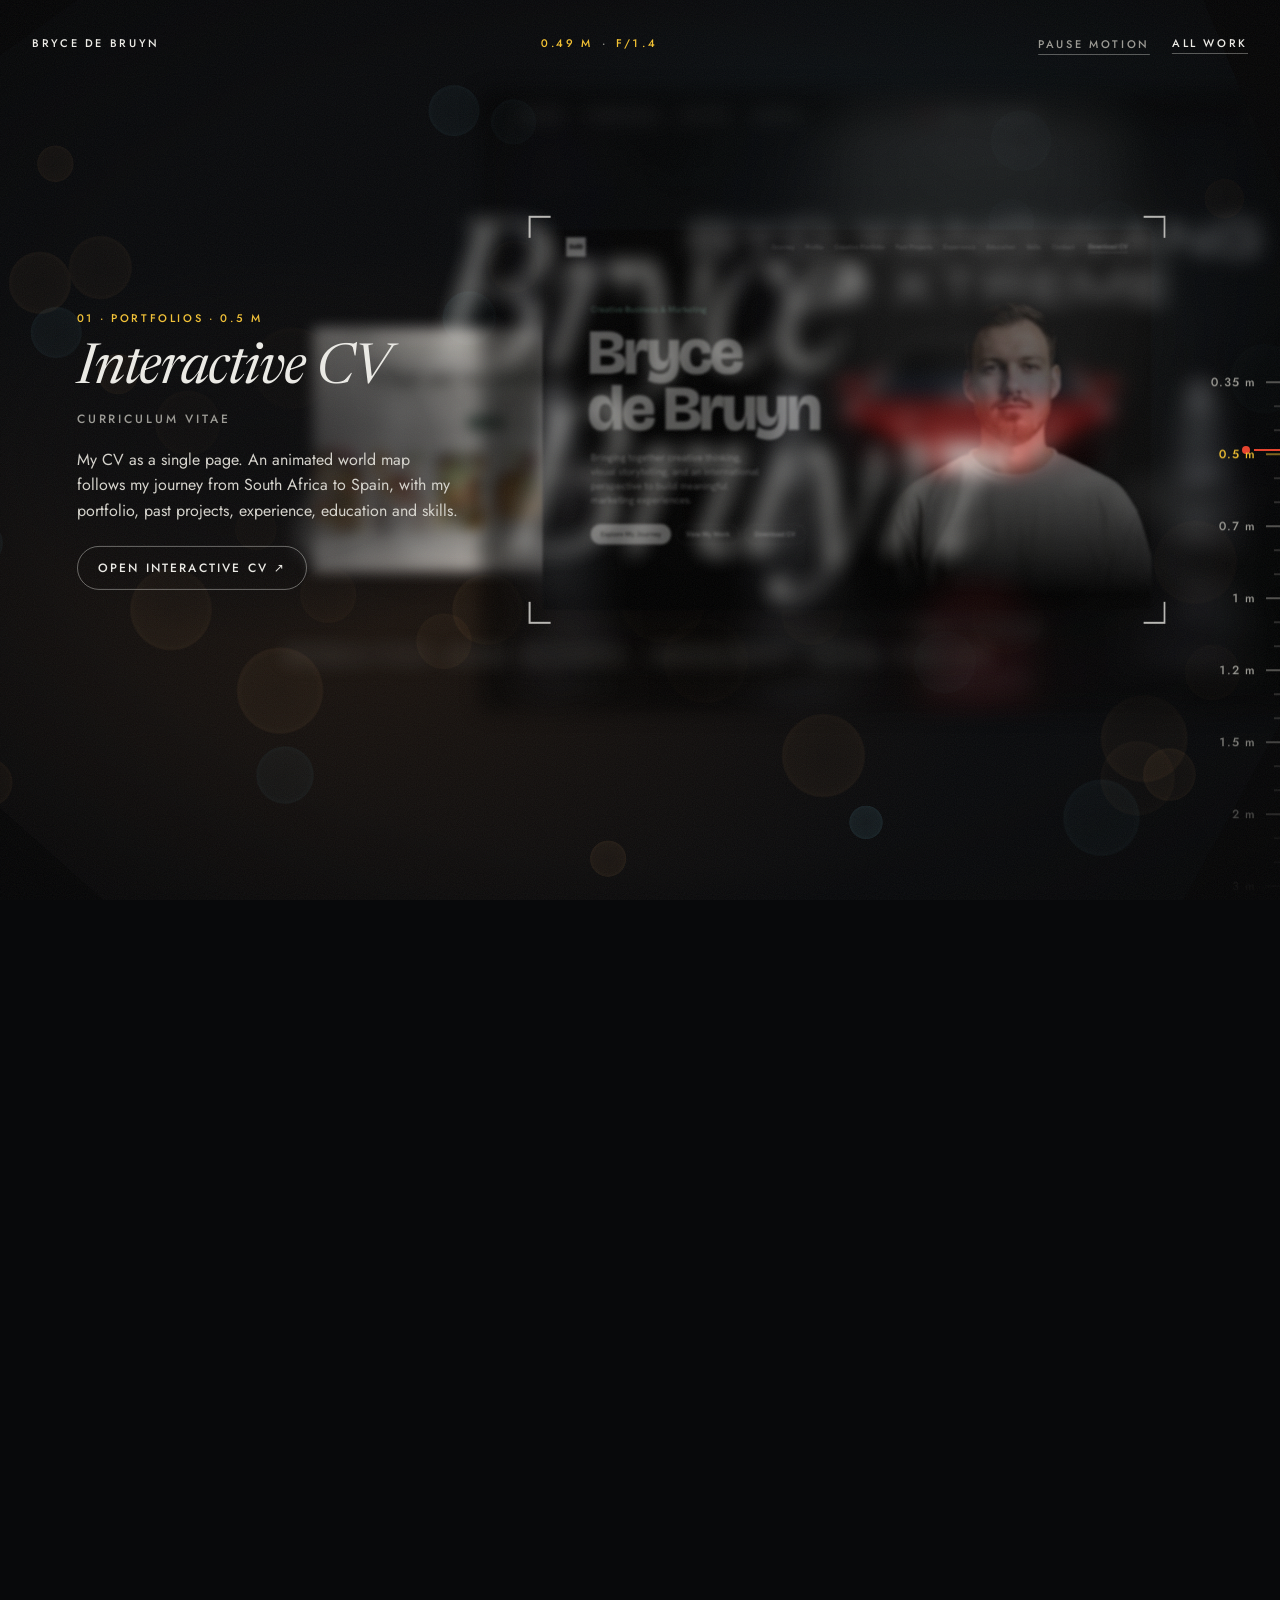
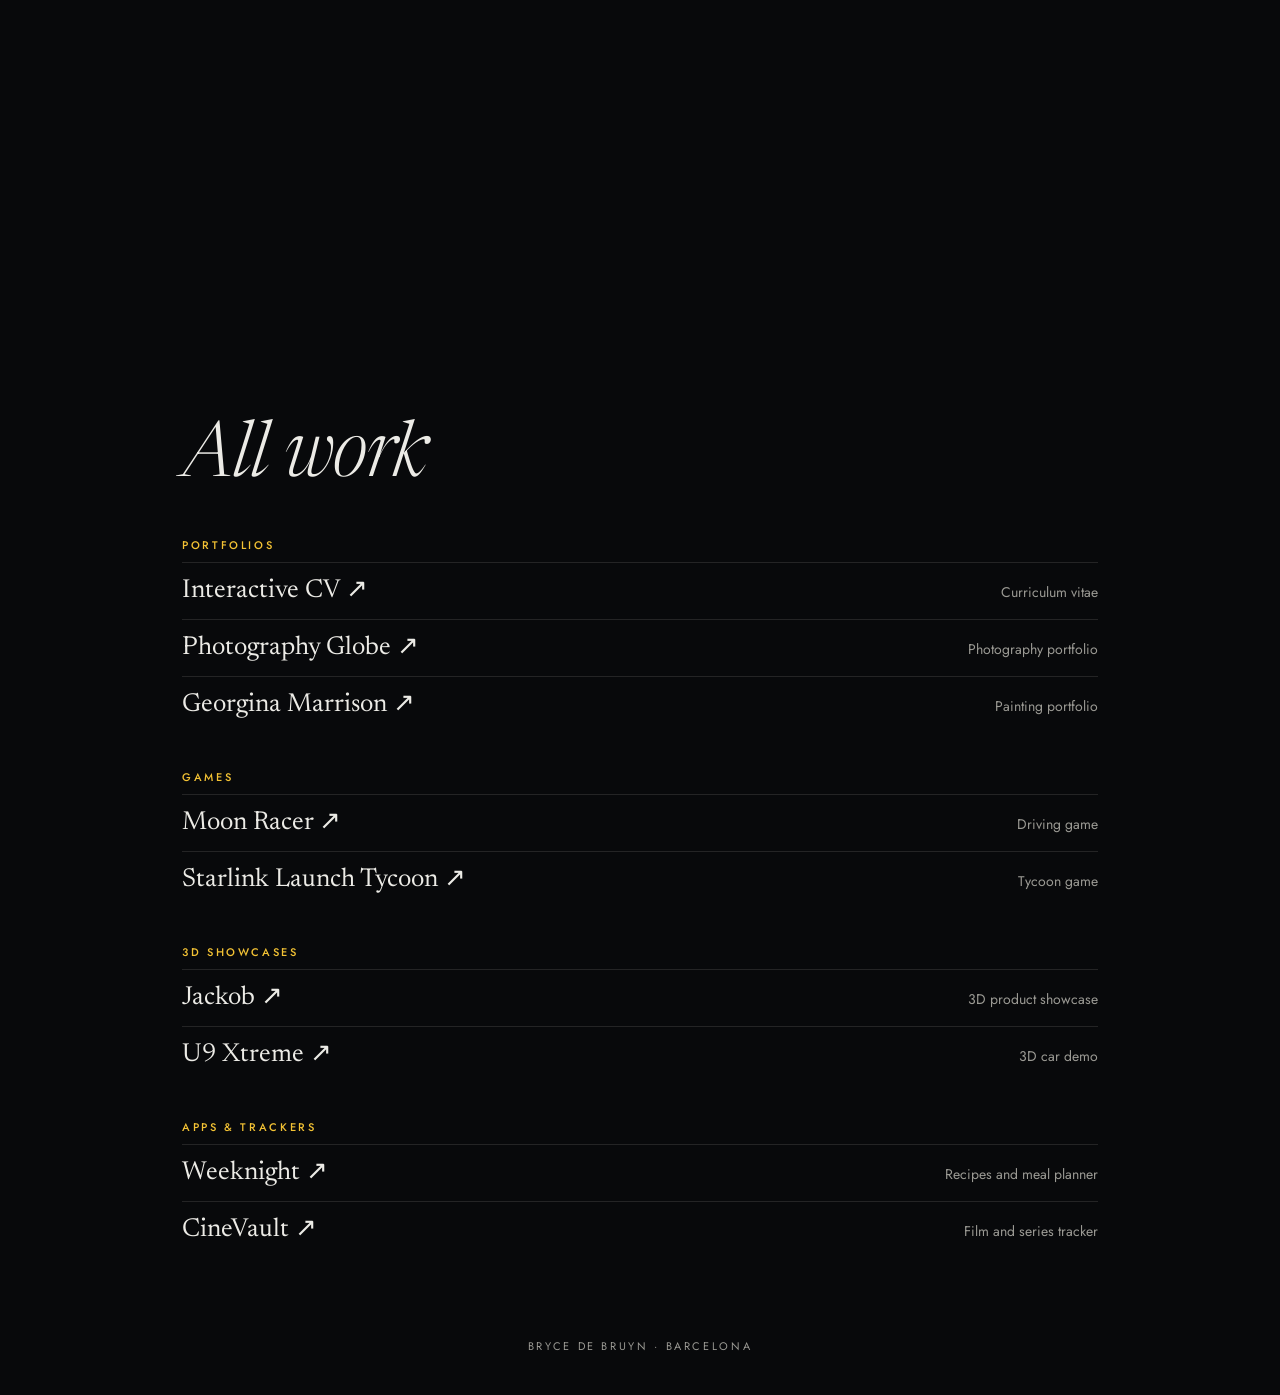
==== index.html @ 46b0b0db "Public hub: scroll to rack focus through my websites and games Co-Authored-By: Claude Opus 5.5 <nore" ====
<!doctype html>
<html lang="en">
<head>
  <meta charset="utf-8">
  <meta name="viewport" content="width=device-width, initial-scale=1">
  <title>Bryce de Bruyn · Websites and games, in focus</title>
  <meta name="description" content="The websites and browser games Bryce de Bruyn has designed and built. Scroll to rack focus through them, from close up to infinity.">
  <meta name="theme-color" content="#08090b">
  <link rel="preconnect" href="https://fonts.googleapis.com">
  <link rel="preconnect" href="https://fonts.gstatic.com" crossorigin>
  <link href="https://fonts.googleapis.com/css2?family=Jost:wght@400;500&family=Newsreader:ital,opsz,wght@0,6..72,400;1,6..72,300;1,6..72,400&display=swap" rel="stylesheet">
  <link rel="stylesheet" href="css/style.css?v=3">
</head>
<body>
  <a class="skip" href="#work">Skip to the list of work</a>

  <header class="hud hud--top">
    <p class="hud__name">Bryce de Bruyn</p>
    <p class="hud__readout" aria-hidden="true"><span data-readout-dist>0.35 m</span><span class="hud__sep">·</span><span data-readout-f>f/1.4</span></p>
    <div class="hud__right">
      <button class="hud__pause" type="button" data-pause aria-pressed="false">Pause motion</button>
      <a class="hud__link" href="#work">All work</a>
    </div>
  </header>

  <main>
    <section class="scroller" data-scroller aria-label="Scroll to focus through the work">
      <div class="stage" data-stage>
        <canvas class="bokeh" data-bokeh aria-hidden="true"></canvas>
        <div class="planes" data-planes></div>
        <div class="af" data-af aria-hidden="true"><i></i><i></i><i></i><i></i></div>
        <div class="captions" data-captions></div>
        <canvas class="iris" data-iris aria-hidden="true"></canvas>
        <div class="grain" aria-hidden="true"></div>

        <nav class="scale" data-scale aria-label="Focus distance">
          <span class="scale__index" aria-hidden="true"></span>
          <ol class="scale__marks" data-scale-marks></ol>
        </nav>

        <p class="cue" data-cue aria-hidden="true"><span class="cue__ring"></span>Scroll to focus</p>
      </div>
    </section>

    <section class="work" id="work" aria-labelledby="work-title">
      <h2 id="work-title">All work</h2>
      <div data-work-list></div>
    </section>
  </main>

  <footer class="foot">
    <p>Bryce de Bruyn · Barcelona</p>
  </footer>

  <script src="js/data.js?v=3"></script>
  <script src="js/main.js?v=3"></script>
</body>
</html>
---- css/style.css ----
/* =========================================================================
   Focus pull
   A dark, deep scene seen through a lens. Scrolling turns the focus ring.
   Lens-barrel engraving (Jost) for the instruments, Newsreader for names.
   ========================================================================= */

:root {
  --bg: #08090b;
  --ink: #ecebe6;
  --muted: #9b9a94;
  --yellow: #f3c234; /* the metre scale on a lens barrel */
  --red: #e5452f;    /* the focus index */

  --engrave: 'Jost', system-ui, sans-serif;
  --serif: 'Newsreader', Georgia, serif;
}

*, *::before, *::after { box-sizing: border-box; }

html { background: var(--bg); }

body {
  margin: 0;
  background: var(--bg);
  color: var(--ink);
  font-family: var(--engrave);
  font-size: 16px;
  line-height: 1.55;
  -webkit-font-smoothing: antialiased;
  overflow-x: hidden;
}

a { color: inherit; }
:focus-visible { outline: 2px solid var(--yellow); outline-offset: 3px; }

.skip {
  position: absolute;
  left: 16px;
  top: -60px;
  z-index: 50;
  padding: 10px 14px;
  background: var(--ink);
  color: var(--bg);
  text-decoration: none;
}
.skip:focus { top: 12px; }

/* ------------------------------------------------------------ HUD */

.hud {
  position: fixed;
  left: 0;
  right: 0;
  z-index: 30;
  display: flex;
  align-items: center;
  justify-content: space-between;
  gap: 16px;
  padding: 22px 32px;
  pointer-events: none;
}
.hud > * { pointer-events: auto; margin: 0; }
.hud--top { top: 0; }

.hud__name,
.hud__link,
.hud__readout {
  font-size: 11px;
  font-weight: 500;
  letter-spacing: 0.24em;
  text-transform: uppercase;
}
.hud__link,
.hud__pause {
  display: inline-flex;
  align-items: center;
  min-height: 44px;
  text-decoration: underline;
  text-decoration-color: rgba(236, 235, 230, 0.35);
  text-underline-offset: 6px;
  transition: text-decoration-color 0.2s;
}
.hud__link:hover, .hud__pause:hover { text-decoration-color: var(--ink); }
.hud__right { display: flex; align-items: center; gap: 22px; }
.hud__pause {
  padding: 0;
  border: 0;
  background: none;
  color: var(--muted);
  font: 500 11px/1 var(--engrave);
  letter-spacing: 0.24em;
  text-transform: uppercase;
  cursor: pointer;
}
.is-paused .grain, .is-paused .cue__ring { animation-play-state: paused; }
.hud__readout { color: var(--yellow); font-variant-numeric: tabular-nums; }
.hud__sep { margin: 0 0.8em; color: var(--muted); }

/* ------------------------------------------------------------ the scene */

.scroller { position: relative; }

.stage {
  position: sticky;
  top: 0;
  height: 100vh;
  height: 100svh;
  overflow: hidden;
  background:
    radial-gradient(ellipse 70% 60% at 30% 70%, rgba(120, 70, 30, 0.16), transparent 70%),
    radial-gradient(ellipse 60% 55% at 75% 30%, rgba(40, 90, 110, 0.14), transparent 70%),
    var(--bg);
}

.bokeh, .iris {
  position: absolute;
  inset: 0;
  width: 100%;
  height: 100%;
  pointer-events: none;
}
.iris { z-index: 20; }

.planes { position: absolute; inset: 0; z-index: 1; } /* its own layer, so the planes stay under the iris and captions */

.plane {
  position: absolute;
  top: 0;
  left: 0;
  transform-origin: 50% 50%;
  will-change: transform, filter, opacity;
  visibility: hidden;
}
.plane--shot {
  aspect-ratio: 16 / 10;
  border-radius: 4px;
  overflow: hidden;
  cursor: pointer;
  box-shadow: 0 30px 80px -20px rgba(0, 0, 0, 0.8), 0 0 0 1px rgba(255, 255, 255, 0.06);
  background: #111;
}
.plane--shot img { display: block; width: 100%; height: 100%; object-fit: cover; transition: transform 0.4s ease; }
.plane--shot:hover img { transform: scale(1.02); }

.plane--text { text-align: center; cursor: default; }
.plane__title {
  margin: 0;
  font-family: var(--serif);
  font-style: italic;
  font-weight: 300;
  font-size: 128px;
  line-height: 0.92;
  letter-spacing: -0.03em;
}
.plane__sub {
  margin: 26px 0 0;
  font-size: 13px;
  font-weight: 500;
  letter-spacing: 0.32em;
  text-transform: uppercase;
  color: var(--muted);
}
.plane__links { display: flex; justify-content: center; gap: 14px; margin-top: 30px; }

/* The autofocus frame: four corners around whatever is in focus. */
.af {
  position: absolute;
  top: 0;
  left: 0;
  z-index: 12;
  pointer-events: none;
  opacity: 0;
}
.af i {
  position: absolute;
  width: 22px;
  height: 22px;
  border: 0 solid rgba(236, 235, 230, 0.8);
  transition: border-color 0.2s;
}
.af i:nth-child(1) { left: -14px; top: -14px; border-left-width: 2px; border-top-width: 2px; }
.af i:nth-child(2) { right: -14px; top: -14px; border-right-width: 2px; border-top-width: 2px; }
.af i:nth-child(3) { left: -14px; bottom: -14px; border-left-width: 2px; border-bottom-width: 2px; }
.af i:nth-child(4) { right: -14px; bottom: -14px; border-right-width: 2px; border-bottom-width: 2px; }
.af.is-locked i { border-color: var(--red); }

/* ------------------------------------------------------------ captions */

.captions { position: absolute; inset: 0; z-index: 14; pointer-events: none; }

.caption {
  position: absolute;
  top: 50%;
  width: min(30vw, 400px);
  opacity: 0;
  pointer-events: none;
}
.caption.is-live { pointer-events: auto; }
/* A soft shadow behind the text, so it reads over whatever is blurred behind it. */
.caption::before {
  content: '';
  position: absolute;
  inset: -18% -22%;
  z-index: -1;
  background: radial-gradient(closest-side, rgba(8, 9, 11, 0.82), rgba(8, 9, 11, 0.55) 60%, transparent);
}
.caption--left { left: 6vw; }
.caption--right { right: 9vw; }

.caption__kicker {
  margin: 0 0 16px;
  font-size: 11px;
  font-weight: 500;
  letter-spacing: 0.24em;
  text-transform: uppercase;
  color: var(--yellow);
}
.caption__name {
  margin: 0;
  font-family: var(--serif);
  font-style: italic;
  font-weight: 400;
  font-size: clamp(40px, 4.4vw, 68px);
  line-height: 0.98;
  letter-spacing: -0.02em;
}
.caption__type {
  margin: 12px 0 18px;
  font-size: 12px;
  font-weight: 500;
  letter-spacing: 0.24em;
  text-transform: uppercase;
  color: var(--muted);
}
.caption__text { margin: 0 0 10px; font-size: 16px; line-height: 1.6; color: #d5d3cc; }
.caption__note { margin: 0 0 10px; font-size: 14px; color: var(--muted); }

.button {
  display: inline-flex;
  align-items: center;
  min-height: 44px;
  gap: 10px;
  margin-top: 12px;
  padding: 12px 20px;
  border: 1px solid rgba(236, 235, 230, 0.4);
  border-radius: 999px;
  font-size: 12px;
  font-weight: 500;
  letter-spacing: 0.18em;
  text-transform: uppercase;
  text-decoration: none;
  transition: background 0.2s, color 0.2s, border-color 0.2s;
}
.button:hover { background: var(--ink); color: var(--bg); border-color: var(--ink); }
.button:active { transform: scale(0.97); }
.button--solid { background: var(--ink); color: var(--bg); border-color: var(--ink); }
.button--solid:hover { background: #fff; }

/* ------------------------------------------------------------ lens scale */

.scale {
  position: absolute;
  top: 0;
  right: 0;
  bottom: 0;
  z-index: 25;
  width: 92px;
  overflow: hidden;
  -webkit-mask-image: linear-gradient(transparent, #000 22%, #000 78%, transparent);
  mask-image: linear-gradient(transparent, #000 22%, #000 78%, transparent);
}
.scale__index {
  position: absolute;
  top: 50%;
  right: 0;
  width: 26px;
  height: 2px;
  margin-top: -1px;
  background: var(--red);
}
.scale__index::before {
  content: '';
  position: absolute;
  right: 30px;
  top: -3px;
  width: 8px;
  height: 8px;
  border-radius: 50%;
  background: var(--red);
}
.scale__marks {
  position: absolute;
  top: 50%;
  right: 0;
  margin: 0;
  padding: 0;
  list-style: none;
  will-change: transform;
}
.scale__marks li { height: 72px; position: relative; }
.scale__marks button {
  position: absolute;
  right: 0;
  top: -12px;
  display: flex;
  align-items: center;
  gap: 10px;
  height: 24px;
  padding: 0 0 0 10px;
  border: 0;
  background: none;
  color: var(--muted);
  font: 500 12px/1 var(--engrave);
  letter-spacing: 0.08em;
  white-space: nowrap;
  font-variant-numeric: tabular-nums;
  cursor: pointer;
  transition: color 0.2s;
}
.scale__marks button::after {
  content: '';
  width: 14px;
  height: 1px;
  background: currentColor;
}
.scale__marks button:hover,
.scale__marks button.is-current { color: var(--yellow); }
/* Small ticks between the numbers. */
.scale__marks li::before,
.scale__marks li::after {
  content: '';
  position: absolute;
  right: 0;
  width: 6px;
  height: 1px;
  background: rgba(155, 154, 148, 0.5);
}
.scale__marks li::before { top: 24px; }
.scale__marks li::after { top: 48px; }
.scale__marks li:last-child::before,
.scale__marks li:last-child::after { display: none; }

/* ------------------------------------------------------------ extras */

.grain {
  position: absolute;
  inset: -50%;
  z-index: 22;
  pointer-events: none;
  opacity: 0.07;
  background-image: url("data:image/svg+xml,%3Csvg xmlns='http://www.w3.org/2000/svg' width='220' height='220'%3E%3Cfilter id='n'%3E%3CfeTurbulence type='fractalNoise' baseFrequency='0.9' numOctaves='2' stitchTiles='stitch'/%3E%3C/filter%3E%3Crect width='100%25' height='100%25' filter='url(%23n)'/%3E%3C/svg%3E");
  animation: grain 0.9s steps(4) infinite;
}
@keyframes grain {
  0% { transform: translate(0, 0); }
  25% { transform: translate(-3%, 2%); }
  50% { transform: translate(2%, -3%); }
  75% { transform: translate(-1%, -2%); }
}
/* Vignette, like the corners of a fast lens. */
.stage::after {
  content: '';
  position: absolute;
  inset: 0;
  z-index: 21;
  pointer-events: none;
  background: radial-gradient(ellipse 85% 80% at 50% 50%, transparent 55%, rgba(0, 0, 0, 0.55) 100%);
}

.cue {
  position: absolute;
  left: 50%;
  bottom: 34px;
  z-index: 26;
  display: flex;
  align-items: center;
  gap: 12px;
  margin: 0;
  transform: translateX(-50%);
  white-space: nowrap;
  font-size: 11px;
  font-weight: 500;
  letter-spacing: 0.26em;
  text-transform: uppercase;
  color: var(--muted);
  transition: opacity 0.4s;
}
.cue__ring {
  width: 22px;
  height: 22px;
  border: 1px dashed rgba(236, 235, 230, 0.6);
  border-radius: 50%;
  animation: ring 6s linear infinite;
}
@keyframes ring { to { transform: rotate(360deg); } }

/* ------------------------------------------------------------ list of work */

.work {
  position: relative;
  z-index: 2;
  max-width: 980px;
  margin: 0 auto;
  padding: 120px 32px 80px;
}
.work h2 {
  margin: 0 0 40px;
  font-family: var(--serif);
  font-style: italic;
  font-weight: 300;
  font-size: clamp(44px, 6vw, 80px);
  line-height: 1;
  letter-spacing: -0.02em;
}
.work h3 {
  margin: 36px 0 8px;
  font-size: 11px;
  font-weight: 500;
  letter-spacing: 0.24em;
  text-transform: uppercase;
  color: var(--yellow);
}
.work ul { list-style: none; margin: 0; padding: 0; }
.work li {
  display: grid;
  grid-template-columns: 1fr auto;
  gap: 16px;
  align-items: baseline;
  padding: 6px 0;
  border-top: 1px solid rgba(236, 235, 230, 0.12);
}
.work a { display: inline-flex; align-items: center; min-height: 44px; font-family: var(--serif); font-size: 26px; text-decoration: none; }
.work a:hover { text-decoration: underline; text-underline-offset: 4px; text-decoration-thickness: 1px; }
.work li span { color: var(--muted); font-size: 14px; text-align: right; }

.foot { padding: 0 32px 40px; text-align: center; }
.foot p { margin: 0; font-size: 11px; letter-spacing: 0.24em; text-transform: uppercase; color: var(--muted); }

/* ------------------------------------------------------------ phones */

@media (max-width: 899px) {
  .hud { padding: 8px 16px; }
  .hud__right { gap: 16px; }
  .hud__readout { display: none; }
  .scale { display: none; }

  .plane__title { font-size: 64px; }
  .plane__sub { font-size: 11px; letter-spacing: 0.24em; margin-top: 18px; }

  .caption,
  .caption--left,
  .caption--right {
    left: 20px;
    right: 20px;
    top: auto;
    bottom: 5vh;
    width: auto;
  }
  .caption__kicker { margin-bottom: 10px; }
  .caption__name { font-size: 38px; }
  .caption__type { margin: 8px 0 10px; }
  .caption__text { font-size: 15px; line-height: 1.5; }
  .caption__note { display: none; }

  .cue { bottom: 22px; }
  .work { padding: 80px 20px 60px; }
  .work a { font-size: 22px; }
}

@media (prefers-reduced-motion: reduce) {
  .grain, .cue__ring { animation: none; }
  .hud__pause { display: none; }
  .plane--shot img { transition: none; }
}
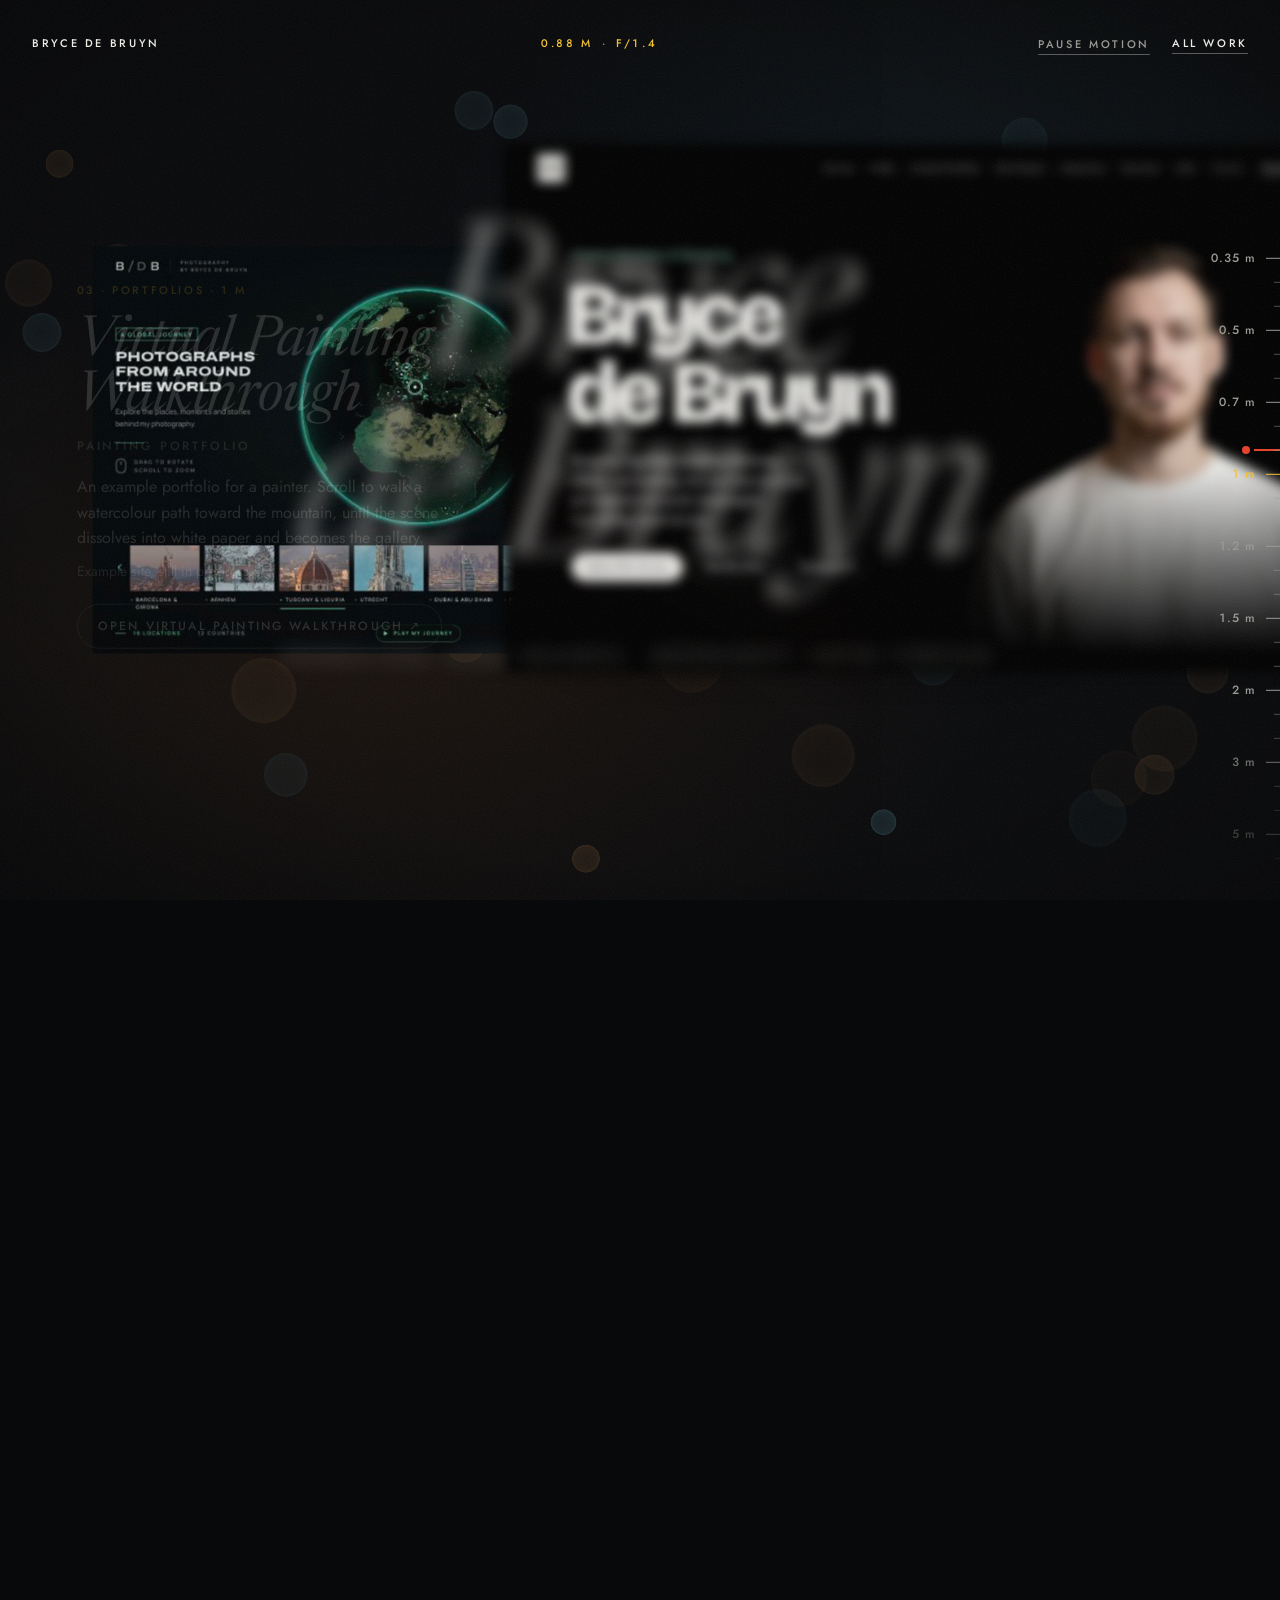
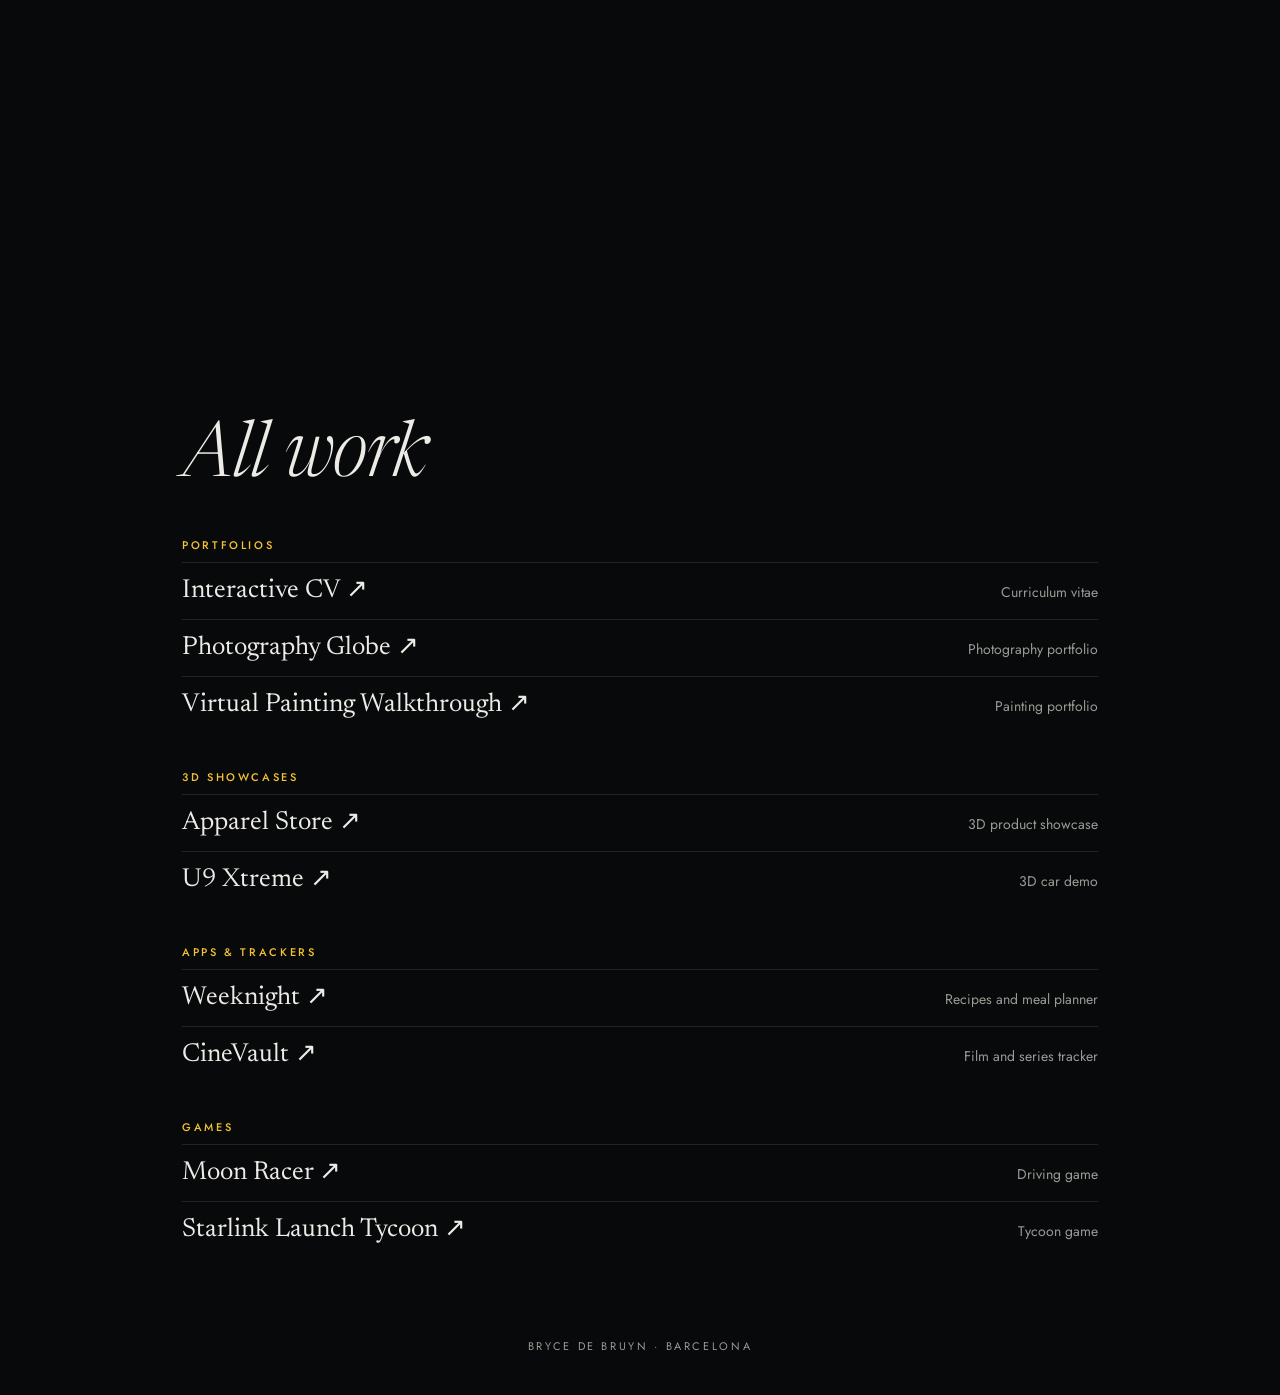
==== commit 08cc3a2d: "New project order, renamed two projects, new CineVault and Starlink screenshots Order: Interactive C" ====
--- a/index.html
+++ b/index.html
@@ -9,7 +9,7 @@
   <link rel="preconnect" href="https://fonts.googleapis.com">
   <link rel="preconnect" href="https://fonts.gstatic.com" crossorigin>
   <link href="https://fonts.googleapis.com/css2?family=Jost:wght@400;500&family=Newsreader:ital,opsz,wght@0,6..72,400;1,6..72,300;1,6..72,400&display=swap" rel="stylesheet">
-  <link rel="stylesheet" href="css/style.css?v=3">
+  <link rel="stylesheet" href="css/style.css?v=5">
 </head>
 <body>
   <a class="skip" href="#work">Skip to the list of work</a>
@@ -52,7 +52,7 @@
     <p>Bryce de Bruyn · Barcelona</p>
   </footer>
 
-  <script src="js/data.js?v=3"></script>
-  <script src="js/main.js?v=3"></script>
+  <script src="js/data.js?v=5"></script>
+  <script src="js/main.js?v=5"></script>
 </body>
 </html>
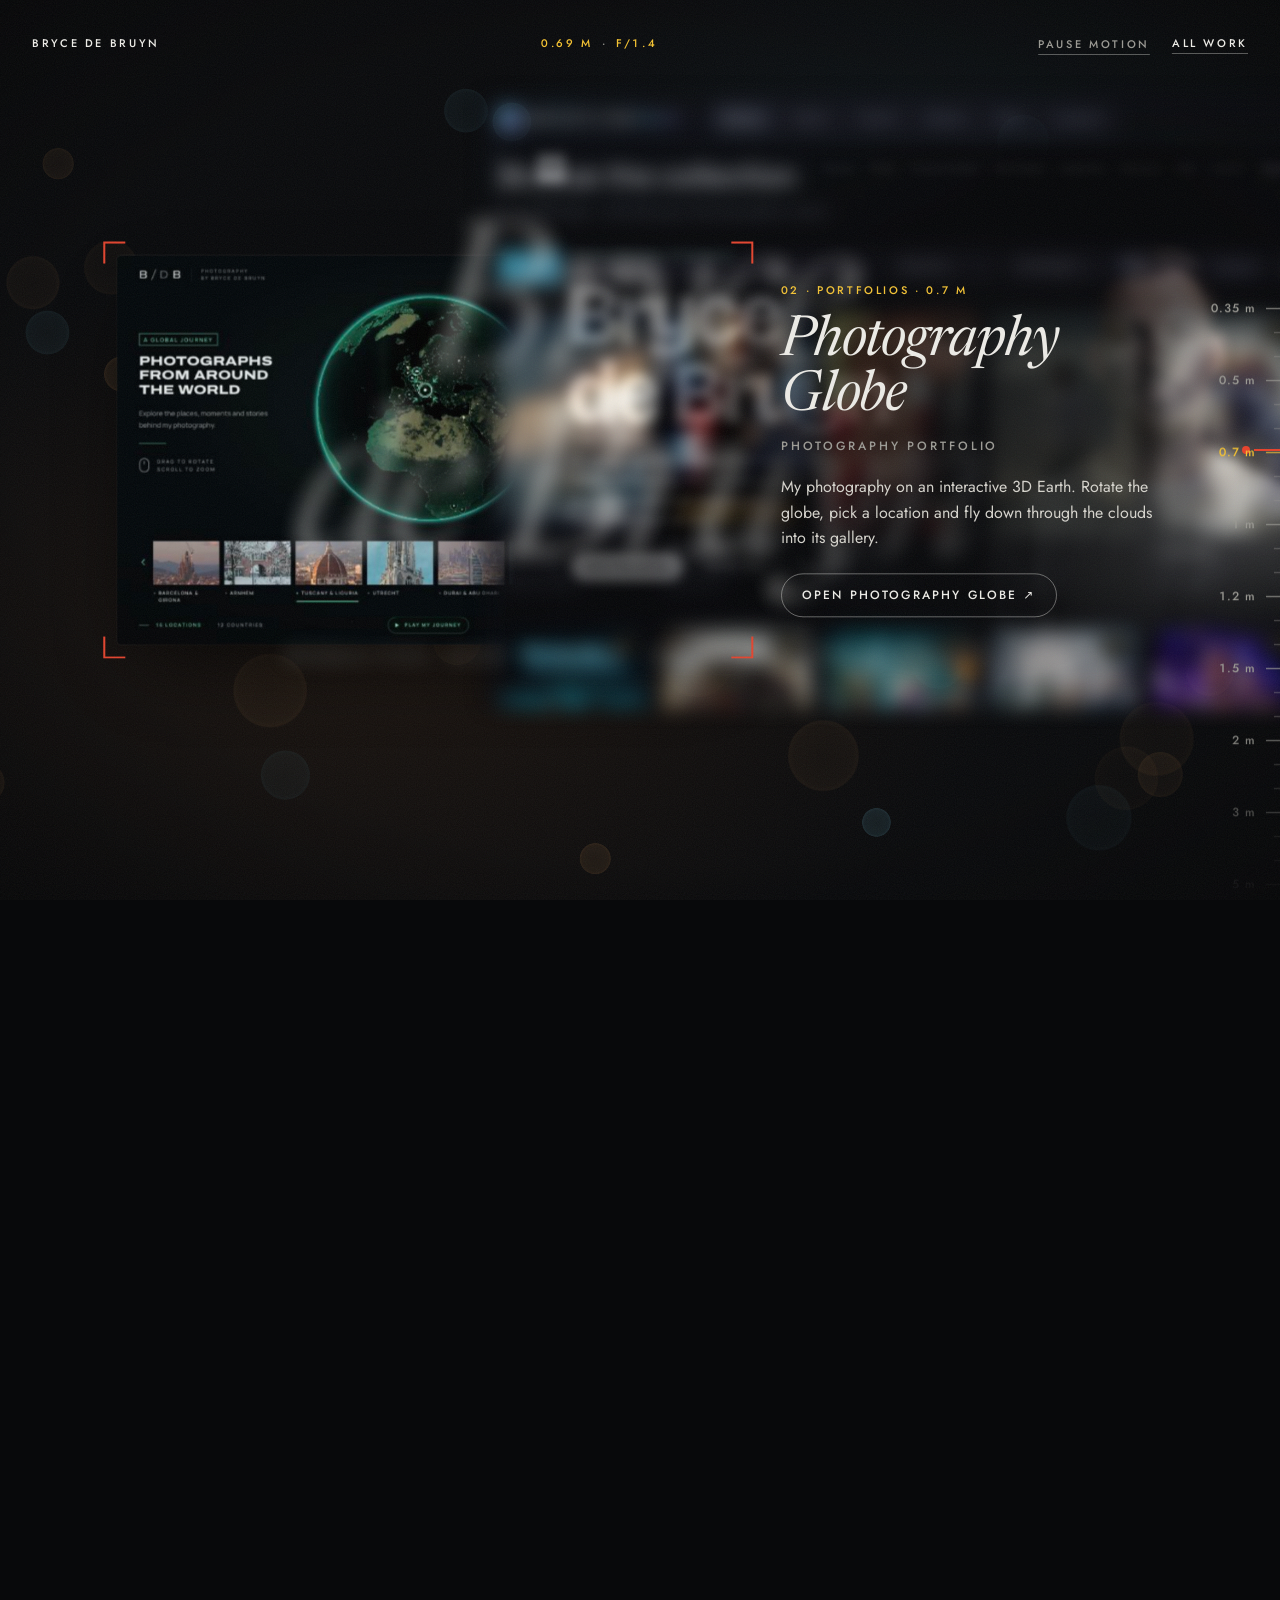
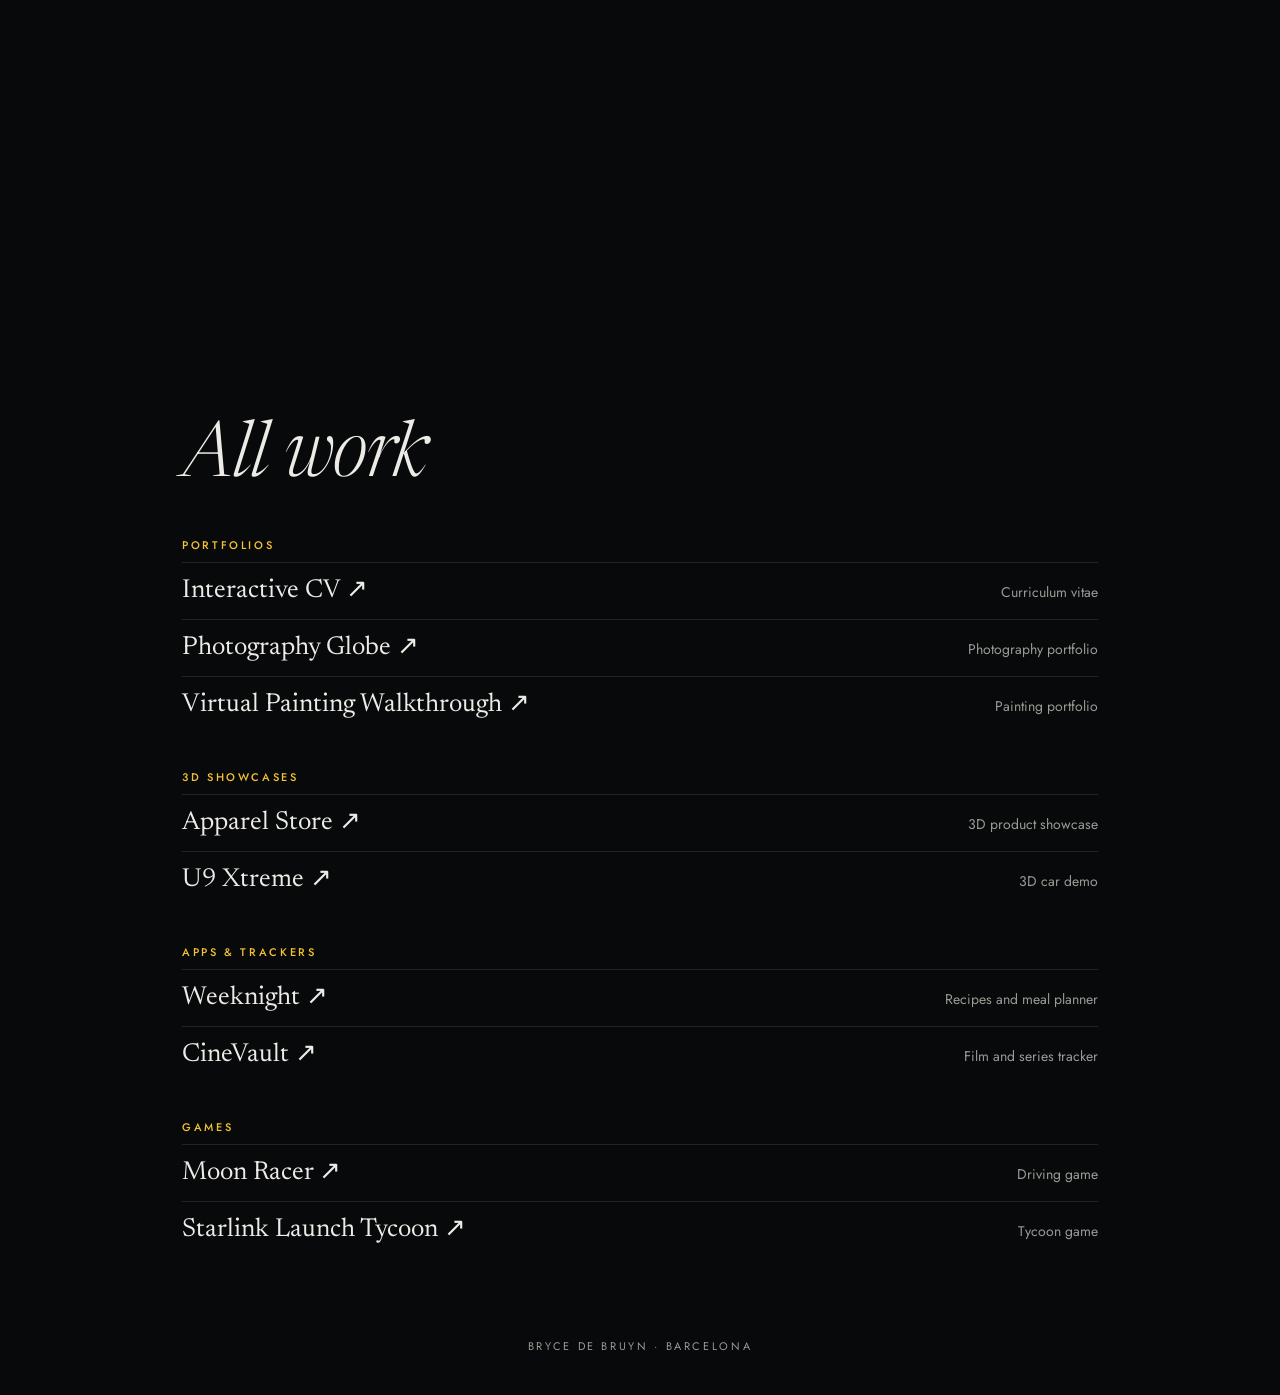
==== commit a58abbc5: "Sharper CineVault and Starlink screenshots (1600×1000 for Retina screens) Assets at ?v=6.  Co-Author" ====
--- a/index.html
+++ b/index.html
@@ -9,7 +9,7 @@
   <link rel="preconnect" href="https://fonts.googleapis.com">
   <link rel="preconnect" href="https://fonts.gstatic.com" crossorigin>
   <link href="https://fonts.googleapis.com/css2?family=Jost:wght@400;500&family=Newsreader:ital,opsz,wght@0,6..72,400;1,6..72,300;1,6..72,400&display=swap" rel="stylesheet">
-  <link rel="stylesheet" href="css/style.css?v=5">
+  <link rel="stylesheet" href="css/style.css?v=6">
 </head>
 <body>
   <a class="skip" href="#work">Skip to the list of work</a>
@@ -52,7 +52,7 @@
     <p>Bryce de Bruyn · Barcelona</p>
   </footer>
 
-  <script src="js/data.js?v=5"></script>
-  <script src="js/main.js?v=5"></script>
+  <script src="js/data.js?v=6"></script>
+  <script src="js/main.js?v=6"></script>
 </body>
 </html>
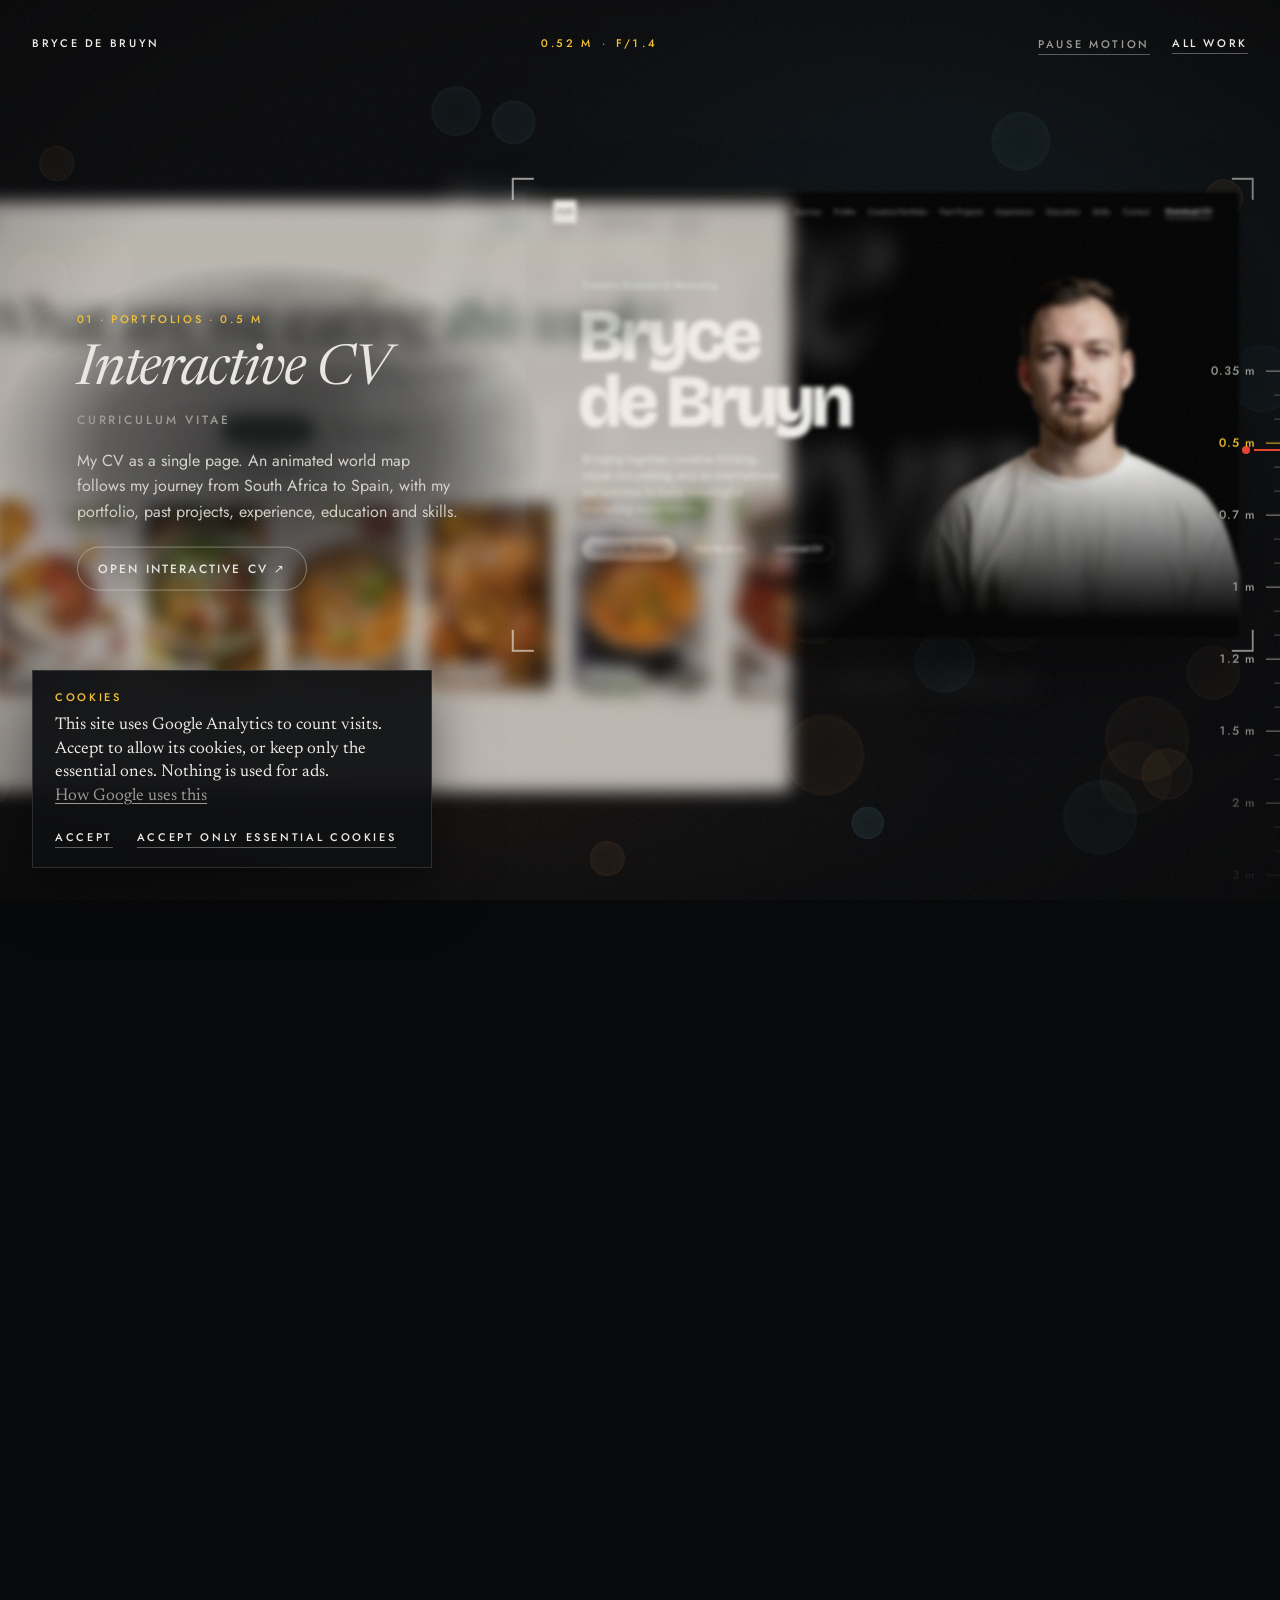
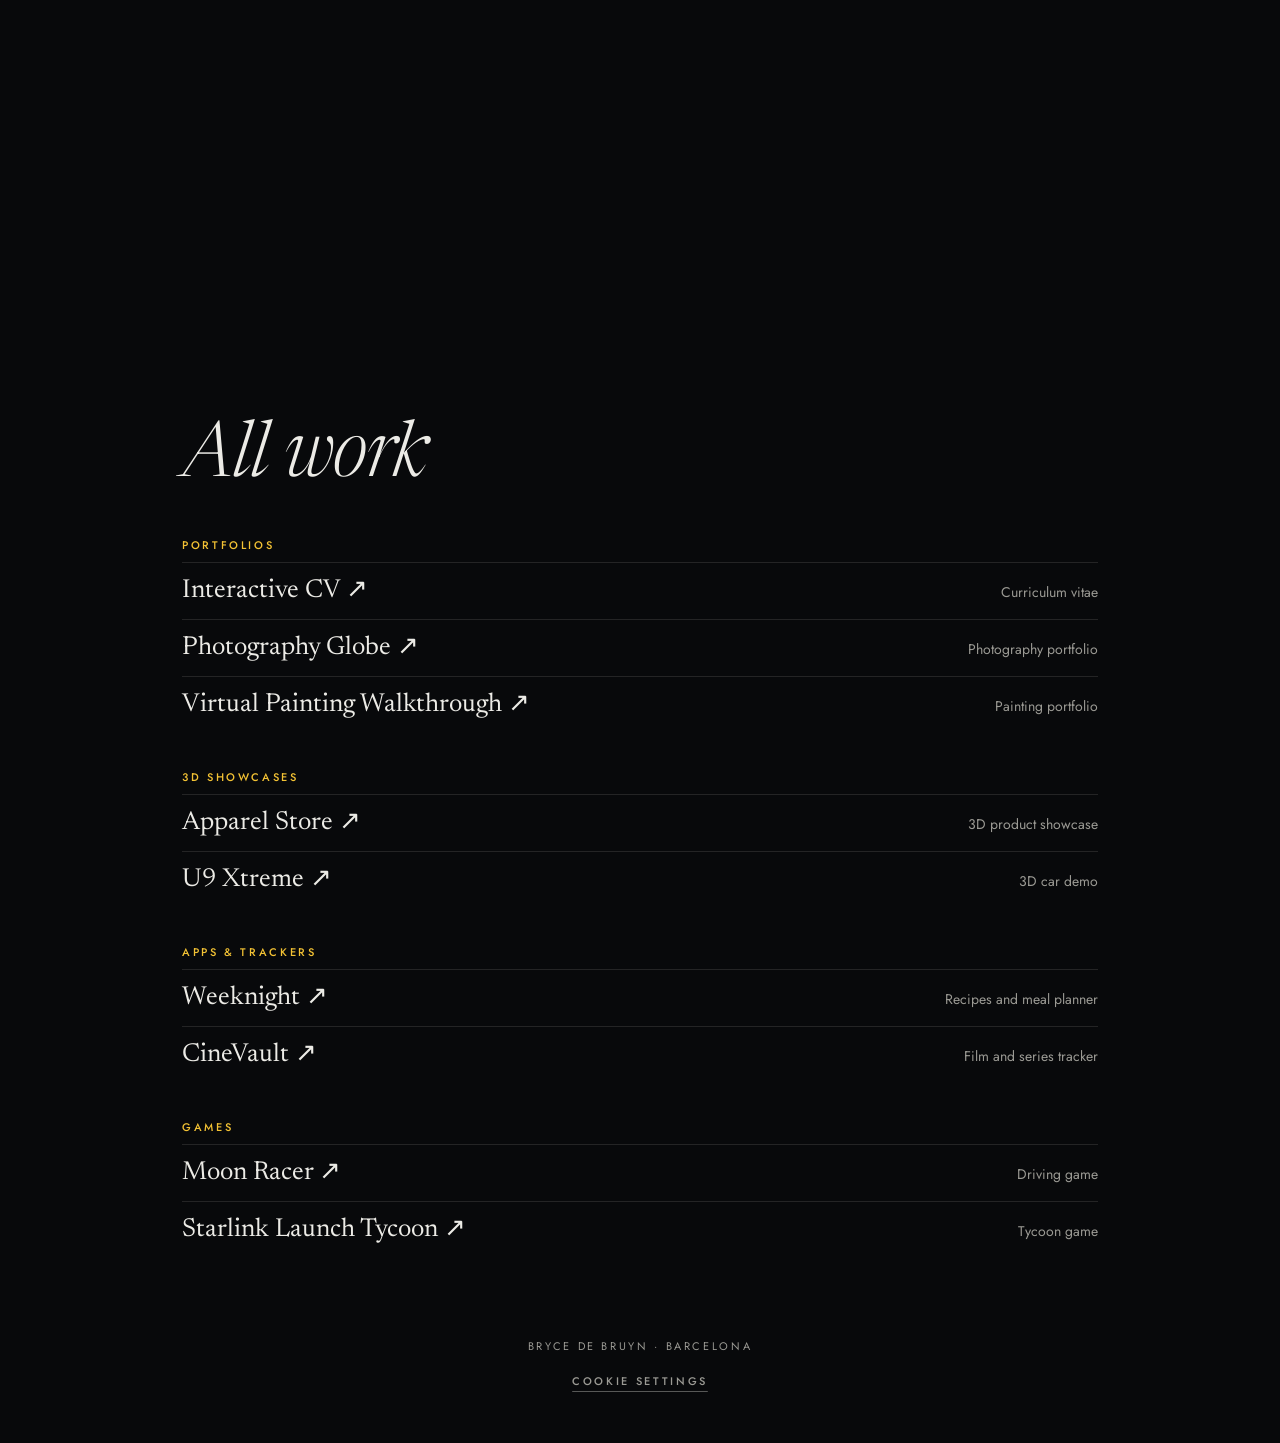
==== commit c67587b8: "Add Google Analytics 4 with a cookie bar (Consent Mode v2) Google tag GTM-5NJ6FLJG (GA4 G-KSHFJ2PBB5" ====
--- a/index.html
+++ b/index.html
@@ -6,10 +6,35 @@
   <title>Bryce de Bruyn · Websites and games, in focus</title>
   <meta name="description" content="The websites and browser games Bryce de Bruyn has designed and built. Scroll to rack focus through them, from close up to infinity.">
   <meta name="theme-color" content="#08090b">
+
+  <!-- Google tag (GA4 G-KSHFJ2PBB5 via GTM-5NJ6FLJG), Consent Mode v2.
+       Starts with cookies off: Google only gets anonymous, cookieless pings.
+       "Accept" in the bar (js/consent.js) turns analytics cookies on. Ad storage stays off. -->
+  <script>
+    window.dataLayer = window.dataLayer || [];
+    function gtag(){dataLayer.push(arguments);}
+    gtag('consent', 'default', {
+      analytics_storage: 'denied',
+      ad_storage: 'denied',
+      ad_user_data: 'denied',
+      ad_personalization: 'denied',
+      wait_for_update: 500
+    });
+    try {
+      if (localStorage.getItem('bdb-analytics') === 'granted') {
+        gtag('consent', 'update', { analytics_storage: 'granted' });
+      }
+    } catch (e) {}
+  </script>
+  <script async src="https://www.googletagmanager.com/gtm.js?id=GTM-5NJ6FLJG"></script>
+  <script>
+    gtag('js', new Date());
+  </script>
+
   <link rel="preconnect" href="https://fonts.googleapis.com">
   <link rel="preconnect" href="https://fonts.gstatic.com" crossorigin>
   <link href="https://fonts.googleapis.com/css2?family=Jost:wght@400;500&family=Newsreader:ital,opsz,wght@0,6..72,400;1,6..72,300;1,6..72,400&display=swap" rel="stylesheet">
-  <link rel="stylesheet" href="css/style.css?v=6">
+  <link rel="stylesheet" href="css/style.css?v=7">
 </head>
 <body>
   <a class="skip" href="#work">Skip to the list of work</a>
@@ -50,9 +75,11 @@
 
   <footer class="foot">
     <p>Bryce de Bruyn · Barcelona</p>
+    <button class="foot__consent" type="button" data-consent-open>Cookie settings</button>
   </footer>
 
-  <script src="js/data.js?v=6"></script>
-  <script src="js/main.js?v=6"></script>
+  <script src="js/data.js?v=7"></script>
+  <script src="js/main.js?v=7"></script>
+  <script src="js/consent.js?v=7"></script>
 </body>
 </html>
--- a/css/style.css
+++ b/css/style.css
@@ -472,3 +472,84 @@
   .hud__pause { display: none; }
   .plane--shot img { transition: none; }
 }
+
+/* ------------------------------------------------------------ cookie bar */
+
+.consent {
+  position: fixed;
+  left: 32px;
+  bottom: 32px;
+  z-index: 40;
+  width: min(400px, calc(100% - 64px));
+  padding: 18px 22px 8px;
+  background: rgba(14, 15, 18, 0.94);
+  border: 1px solid rgba(236, 235, 230, 0.14);
+  box-shadow: 0 18px 50px rgba(0, 0, 0, 0.5);
+  -webkit-backdrop-filter: blur(10px);
+  backdrop-filter: blur(10px);
+  animation: consent-in 0.5s ease both;
+}
+@keyframes consent-in { from { opacity: 0; transform: translateY(12px); } }
+.consent__kicker {
+  margin: 0 0 8px;
+  font-size: 11px;
+  font-weight: 500;
+  letter-spacing: 0.24em;
+  text-transform: uppercase;
+  color: var(--yellow);
+}
+.consent__text {
+  margin: 0;
+  font-family: var(--serif);
+  font-size: 17px;
+  line-height: 1.4;
+}
+.consent__text a {
+  color: var(--muted);
+  text-underline-offset: 3px;
+  white-space: nowrap;
+}
+.consent__text a:hover { color: var(--ink); }
+.consent__actions {
+  display: flex;
+  flex-wrap: wrap;
+  column-gap: 24px;
+  margin-top: 6px;
+}
+.consent button,
+.foot__consent {
+  display: inline-flex;
+  align-items: center;
+  min-height: 44px;
+  padding: 0;
+  border: 0;
+  background: none;
+  color: var(--ink);
+  font: 500 11px/1.3 var(--engrave);
+  letter-spacing: 0.24em;
+  text-align: left;
+  text-transform: uppercase;
+  text-decoration: underline;
+  text-decoration-color: rgba(236, 235, 230, 0.35);
+  text-underline-offset: 6px;
+  cursor: pointer;
+  transition: text-decoration-color 0.2s, color 0.2s;
+}
+.consent button:hover,
+.foot__consent:hover { text-decoration-color: var(--ink); }
+.consent button:active,
+.foot__consent:active { color: var(--yellow); }
+.foot__consent { margin-top: 4px; color: var(--muted); }
+
+/* keep the scroll cue clear of the bar where they would overlap */
+@media (max-width: 1179px) {
+  .consent-open .cue { bottom: calc(var(--consent-h, 0px) + 48px); }
+}
+@media (max-width: 899px) {
+  .consent { left: 12px; right: 12px; bottom: 12px; width: auto; padding: 16px 18px 6px; }
+  .consent__text { font-size: 16px; }
+  .consent-open .cue { bottom: calc(var(--consent-h, 0px) + 28px); }
+}
+@media (prefers-reduced-motion: reduce) {
+  .consent { animation: none; }
+}
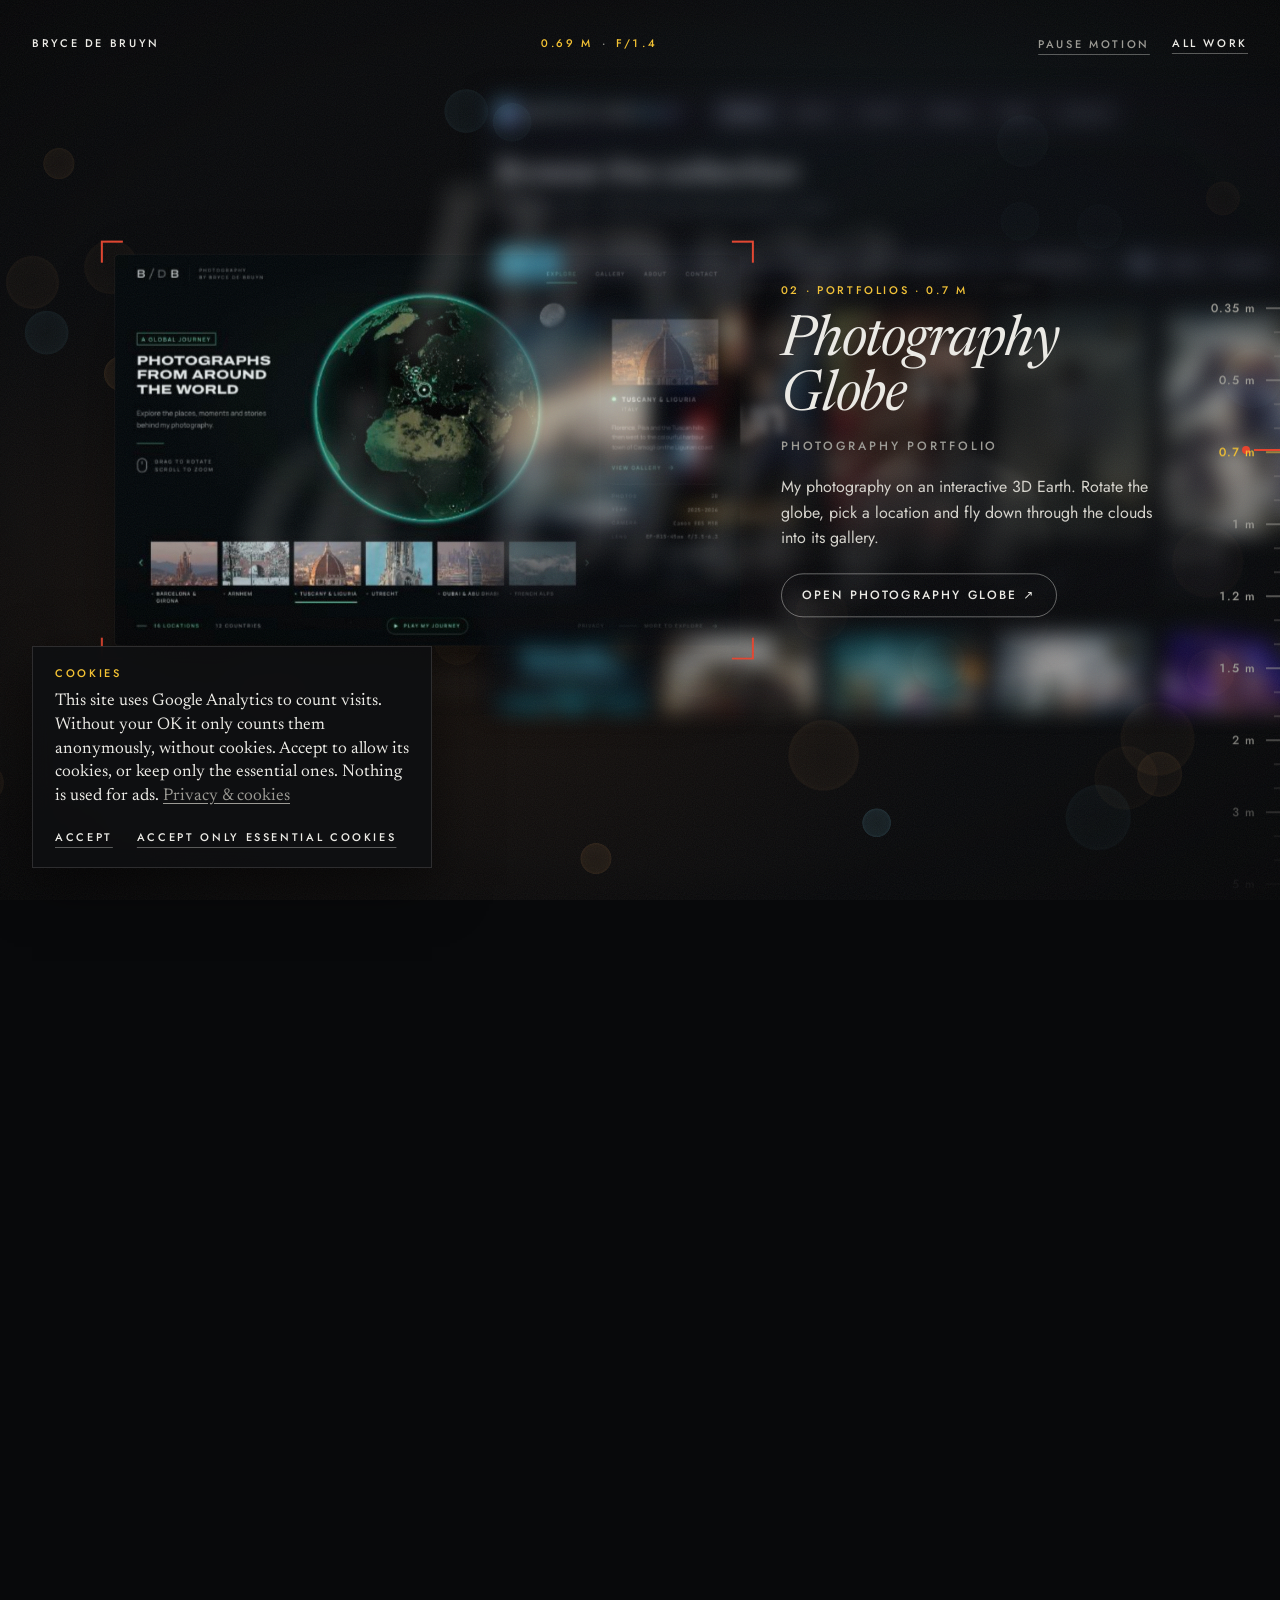
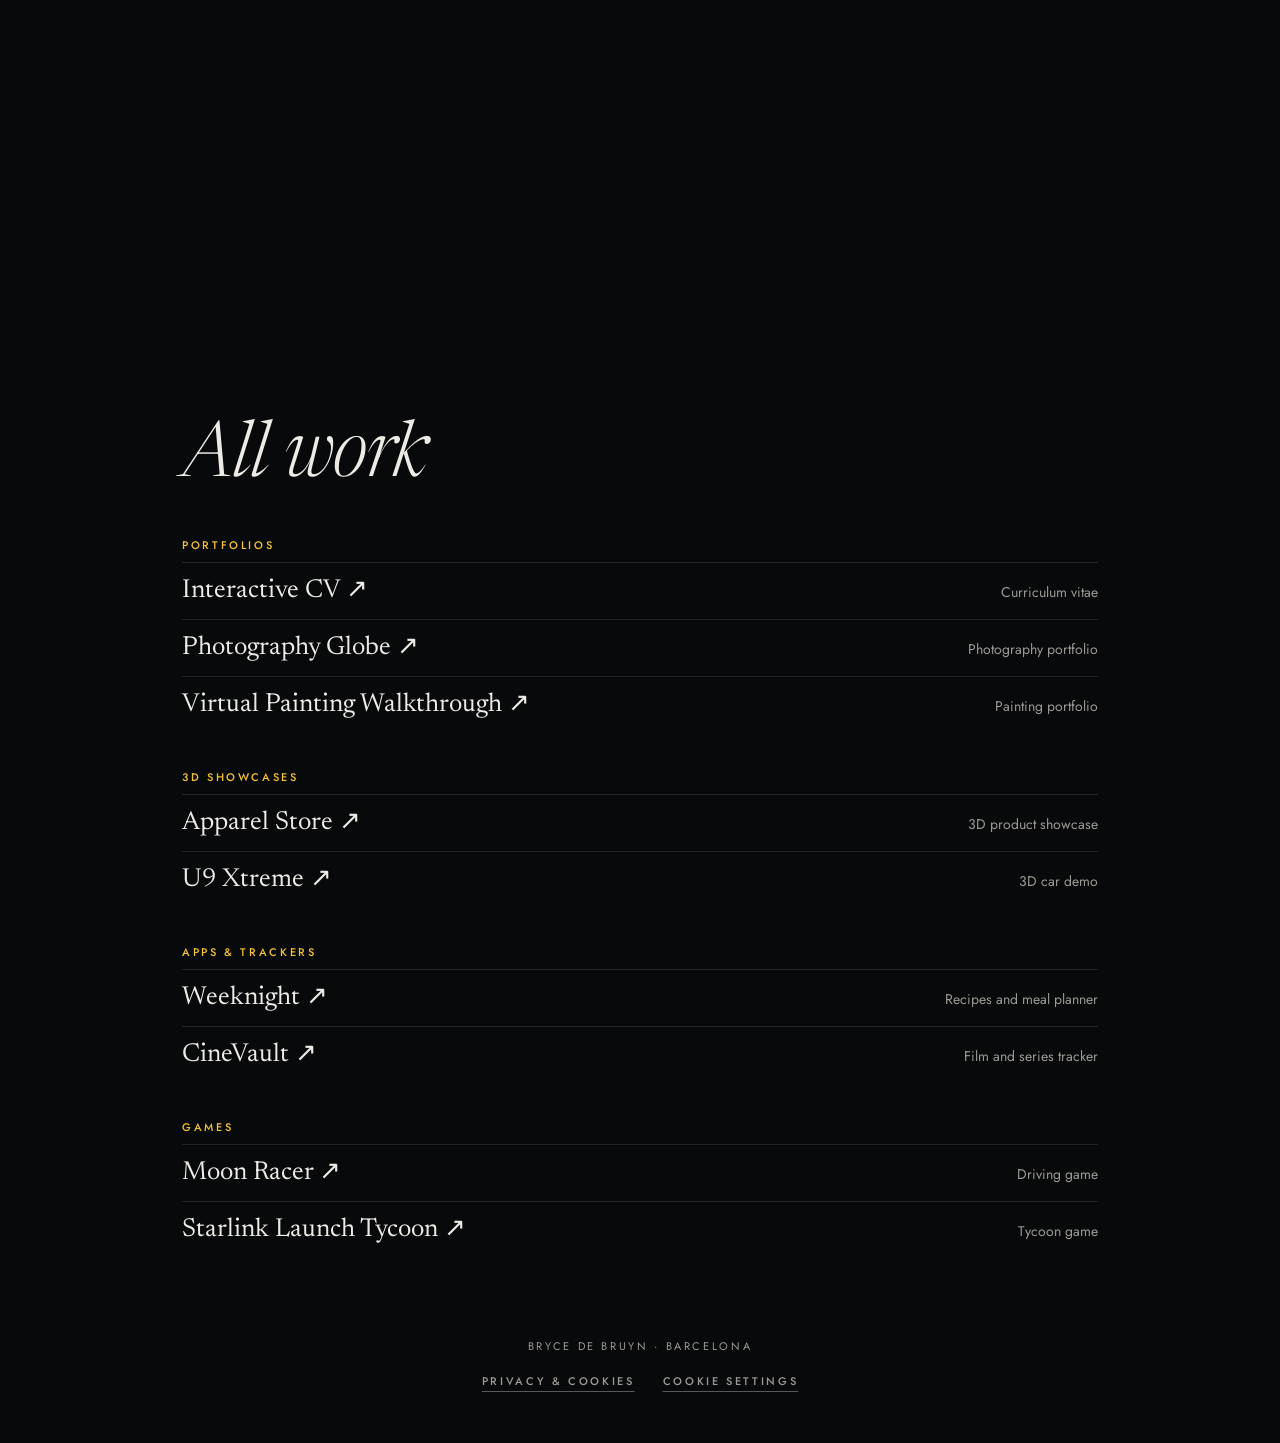
==== commit 4f700d64: "Add a privacy & cookie page and link it from the cookie bar New privacy.html in the hub's style: con" ====
--- a/index.html
+++ b/index.html
@@ -34,7 +34,7 @@
   <link rel="preconnect" href="https://fonts.googleapis.com">
   <link rel="preconnect" href="https://fonts.gstatic.com" crossorigin>
   <link href="https://fonts.googleapis.com/css2?family=Jost:wght@400;500&family=Newsreader:ital,opsz,wght@0,6..72,400;1,6..72,300;1,6..72,400&display=swap" rel="stylesheet">
-  <link rel="stylesheet" href="css/style.css?v=7">
+  <link rel="stylesheet" href="css/style.css?v=8">
 </head>
 <body>
   <a class="skip" href="#work">Skip to the list of work</a>
@@ -75,11 +75,14 @@
 
   <footer class="foot">
     <p>Bryce de Bruyn · Barcelona</p>
-    <button class="foot__consent" type="button" data-consent-open>Cookie settings</button>
+    <div class="foot__links">
+      <a class="foot__link" href="privacy.html">Privacy &amp; cookies</a>
+      <button class="foot__consent" type="button" data-consent-open>Cookie settings</button>
+    </div>
   </footer>
 
-  <script src="js/data.js?v=7"></script>
-  <script src="js/main.js?v=7"></script>
-  <script src="js/consent.js?v=7"></script>
+  <script src="js/data.js?v=8"></script>
+  <script src="js/main.js?v=8"></script>
+  <script src="js/consent.js?v=8"></script>
 </body>
 </html>
--- a/css/style.css
+++ b/css/style.css
@@ -540,6 +540,15 @@
 .consent button:active,
 .foot__consent:active { color: var(--yellow); }
 .foot__consent { margin-top: 4px; color: var(--muted); }
+.foot__links { display: flex; flex-wrap: wrap; justify-content: center; column-gap: 28px; }
+.foot__link {
+  display: inline-flex; align-items: center; min-height: 44px; margin-top: 4px;
+  font: 500 11px/1.3 var(--engrave); letter-spacing: 0.24em; text-transform: uppercase;
+  color: var(--muted); text-decoration: underline; text-decoration-color: rgba(236, 235, 230, 0.35);
+  text-underline-offset: 6px; transition: text-decoration-color 0.2s, color 0.2s;
+}
+.foot__link:hover { text-decoration-color: var(--ink); }
+.foot__link:active { color: var(--yellow); }
 
 /* keep the scroll cue clear of the bar where they would overlap */
 @media (max-width: 1179px) {
@@ -553,3 +562,74 @@
 @media (prefers-reduced-motion: reduce) {
   .consent { animation: none; }
 }
+
+/* ------------------------------------------------------------ privacy page */
+
+.legal-top {
+  display: flex; align-items: center; justify-content: space-between; gap: 16px;
+  max-width: 820px; margin: 0 auto; padding: 22px 32px;
+}
+.legal-top a {
+  display: inline-flex; align-items: center; min-height: 44px;
+  font-size: 11px; font-weight: 500; letter-spacing: 0.24em; text-transform: uppercase;
+  text-decoration: none; color: var(--muted); transition: color 0.2s;
+}
+.legal-top__name { color: var(--ink) !important; }
+.legal-top a:hover { color: var(--ink); }
+
+.legal { max-width: 820px; margin: 0 auto; padding: 72px 32px 96px; }
+.legal__kicker {
+  margin: 0 0 14px; font-size: 11px; font-weight: 500; letter-spacing: 0.24em;
+  text-transform: uppercase; color: var(--yellow);
+}
+.legal h1 {
+  margin: 0; font-family: var(--serif); font-style: italic; font-weight: 300;
+  font-size: clamp(44px, 6vw, 72px); line-height: 1; letter-spacing: -0.02em;
+}
+.legal__date { margin: 18px 0 0; color: var(--muted); font-size: 14px; }
+.legal h2 {
+  margin: 56px 0 0; padding-top: 18px; border-top: 1px solid rgba(236, 235, 230, 0.12);
+  font-size: 11px; font-weight: 500; letter-spacing: 0.24em; text-transform: uppercase; color: var(--yellow);
+}
+.legal p, .legal li { font-family: var(--serif); font-size: 19px; line-height: 1.55; }
+.legal p { margin: 14px 0 0; }
+.legal ul { margin: 14px 0 0; padding-left: 20px; }
+.legal li + li { margin-top: 8px; }
+.legal li::marker { color: var(--muted); }
+.legal strong { font-weight: 400; font-style: italic; color: var(--ink); }
+.legal a { color: var(--ink); text-decoration-color: rgba(236, 235, 230, 0.35); text-underline-offset: 4px; overflow-wrap: anywhere; }
+.legal a:hover { text-decoration-color: var(--ink); }
+.legal code { font-family: ui-monospace, Menlo, monospace; font-size: 0.82em; color: var(--yellow); }
+.legal__table-wrap { margin-top: 18px; overflow-x: auto; }
+.legal table { width: 100%; border-collapse: collapse; }
+.legal th {
+  padding: 10px 14px 10px 0; text-align: left; vertical-align: bottom;
+  font-size: 11px; font-weight: 500; letter-spacing: 0.24em; text-transform: uppercase; color: var(--muted);
+  border-bottom: 1px solid rgba(236, 235, 230, 0.12);
+}
+.legal td {
+  padding: 14px 14px 14px 0; vertical-align: top; font-size: 15px; line-height: 1.5;
+  border-bottom: 1px solid rgba(236, 235, 230, 0.12);
+}
+.legal__btn {
+  display: inline-flex; align-items: center; min-height: 44px; margin-top: 18px; padding: 0 22px;
+  border: 1px solid rgba(236, 235, 230, 0.35); border-radius: 999px; background: none; color: var(--ink);
+  font: 500 11px/1.3 var(--engrave); letter-spacing: 0.24em; text-transform: uppercase; cursor: pointer;
+  transition: border-color 0.2s, color 0.2s;
+}
+.legal__btn:hover { border-color: var(--ink); }
+.legal__btn:active { color: var(--yellow); border-color: var(--yellow); }
+
+@media (max-width: 899px) {
+  .legal-top { padding: 8px 20px; }
+  .legal { padding: 40px 20px 72px; }
+  .legal p, .legal li { font-size: 17px; }
+  .legal thead { display: none; }
+  .legal tr { display: block; padding: 12px 0; border-bottom: 1px solid rgba(236, 235, 230, 0.12); }
+  .legal td { display: block; padding: 3px 0; border: 0; }
+  .legal td::before {
+    content: attr(data-label); display: block;
+    font-size: 10px; font-weight: 500; letter-spacing: 0.24em; text-transform: uppercase; color: var(--muted);
+  }
+  .legal td:first-child::before { content: none; }
+}
